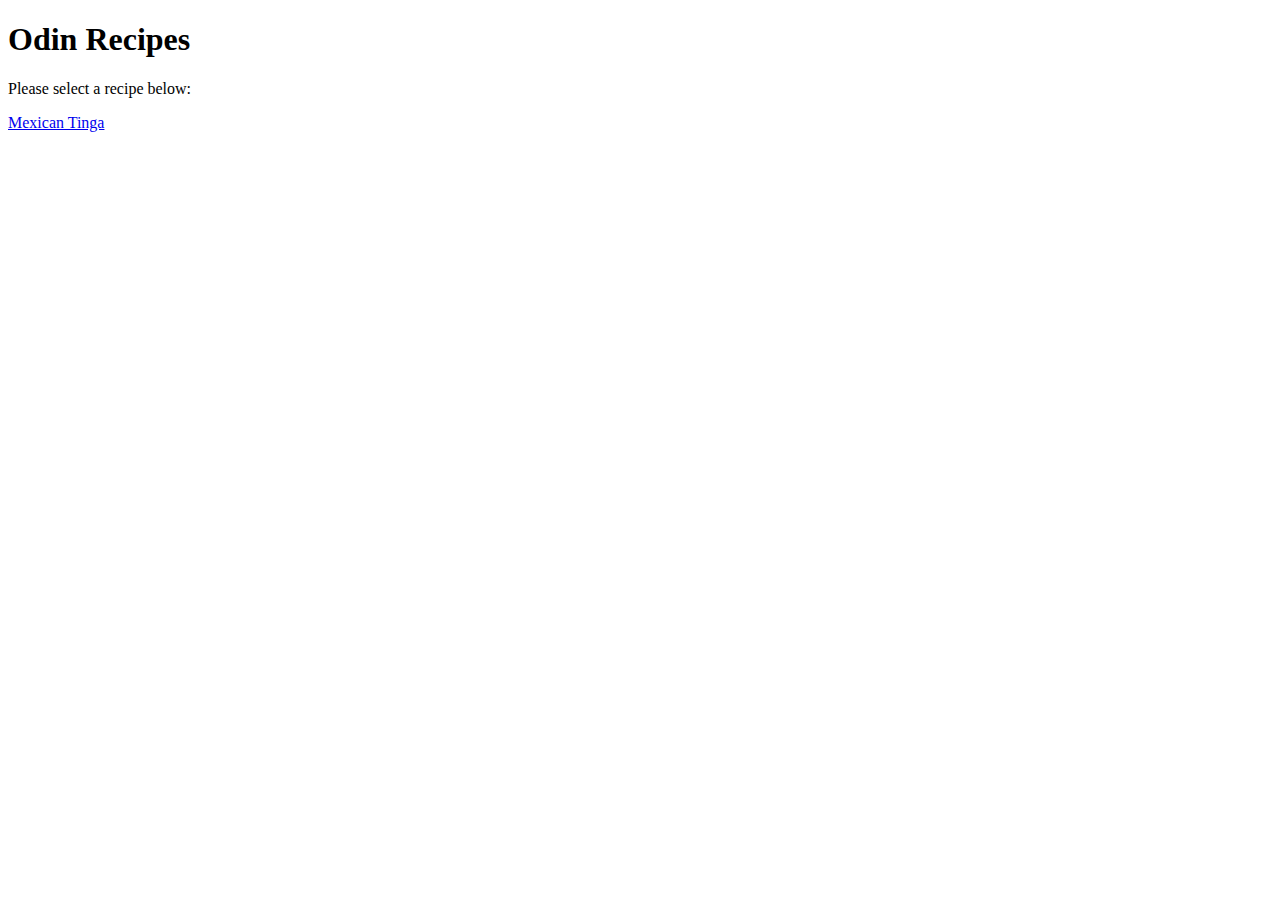
==== index.html @ 3bb88585 "Add new recipes to a new recipes folder and add link to index.html" ====
<!DOCTYPE html>
<html lang="en">
    <head>
        <meta charset="UTF-8">
        <title>Odin Recipes</title>
    </head>

    <body>
        <h1>Odin Recipes</h1>
        <p>Please select a recipe below:</p>
        <a href="recipes/mexican-tinga.html">Mexican Tinga</a>
    </body>

</html>
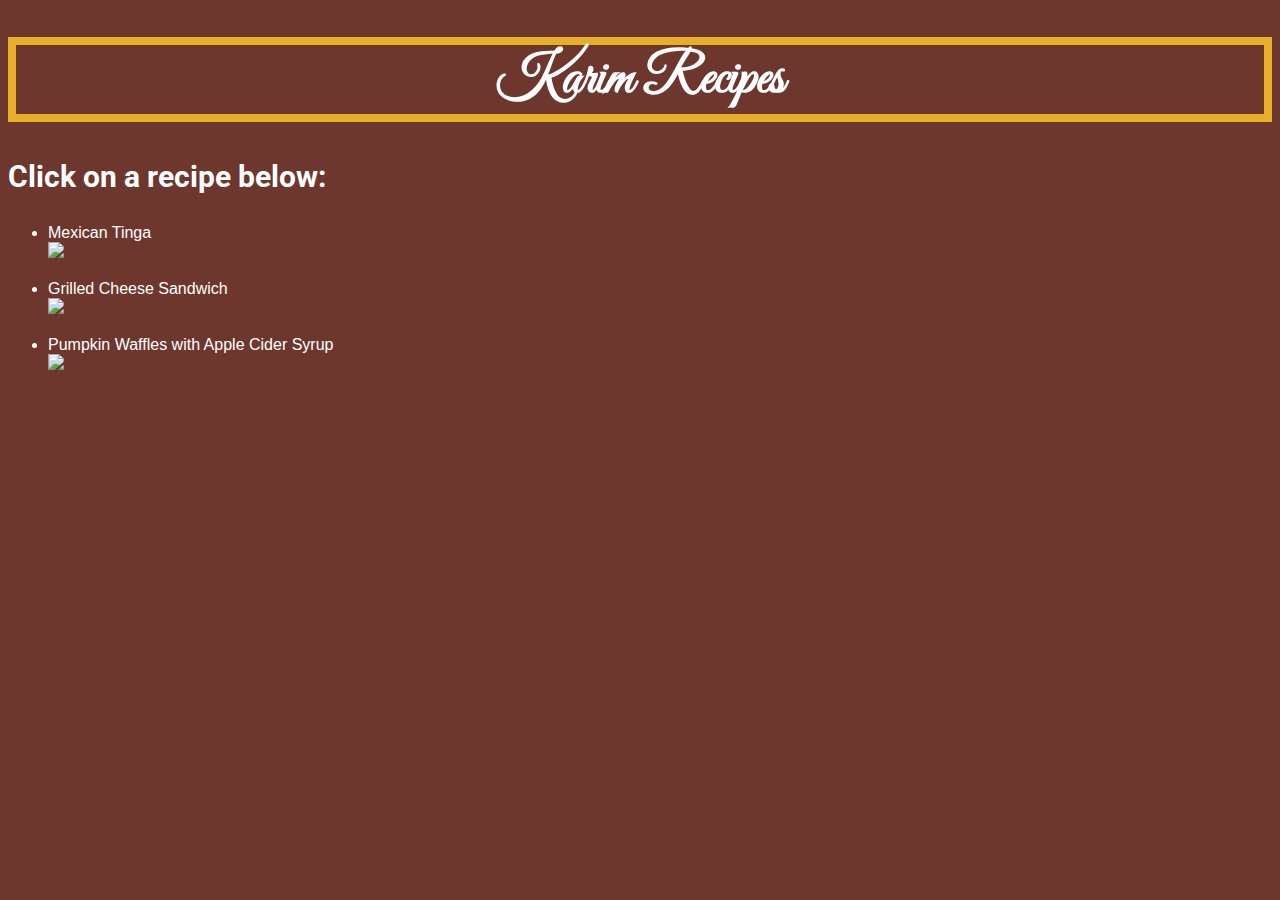
==== commit 90993eaf: "Manage image properties in style.css" ====
--- a/index.html
+++ b/index.html
@@ -1,14 +1,27 @@
 <!DOCTYPE html>
 <html lang="en">
-    <head>
-        <meta charset="UTF-8">
-        <title>Odin Recipes</title>
-    </head>
+  <head>
+    <meta charset="UTF-8">
+    <title>Karim Recipes</title>
+    <link rel="stylesheet" href="style.css">
+  </head>
 
-    <body>
-        <h1>Odin Recipes</h1>
-        <p>Please select a recipe below:</p>
-        <a href="recipes/mexican-tinga.html">Mexican Tinga</a>
-    </body>
+  <body>
+    <h1>Karim Recipes</h1>
+    <p><strong>Click on a recipe below:</strong></p>
+    <ul class="recipes">
+      <li>
+        <a href="recipes/tinga.html">Mexican Tinga <br> <img src="imgs/tinga.jpg"></a>
+      </li>
+      <br>
+      <li class="sandwich">
+        <a href="recipes/sandwich.html">Grilled Cheese Sandwich <br> <img src="imgs/sandwich.jpg"></a>
+      </li>
+      <br>
+      <li>
+        <a href="recipes/waffles.html">Pumpkin Waffles with Apple Cider Syrup <br> <img src="imgs/waffles.jpg"></a>
+      </li>
+    </ul>
+  </body>
 
 </html>--- a/style.css
+++ b/style.css
@@ -0,0 +1,35 @@
+@import url('https://fonts.googleapis.com/css2?family=Great+Vibes&display=swap');
+@import url('https://fonts.googleapis.com/css2?family=Roboto:wght@700&display=swap');
+@import url('https://fonts.googleapis.com/css2?family=Pacifico&family=Yeseva+One&display=swap');
+
+
+* {
+  background-color: #6d372e;
+  color: white;
+}
+
+h1 {
+  font-size: 55px;
+  font-family: "Great Vibes";
+  /* text-decoration: underline; */
+  text-align: center;
+  border: 8px solid #e8ae2a;
+}
+
+p {
+  font-size: 30px;
+  font-family:"Roboto";
+}
+
+li {
+  font-family:Arial, Helvetica, sans-serif;
+}
+
+a {
+  text-decoration: none;
+}
+
+img {
+  width: "auto"; 
+  height: 100px;
+}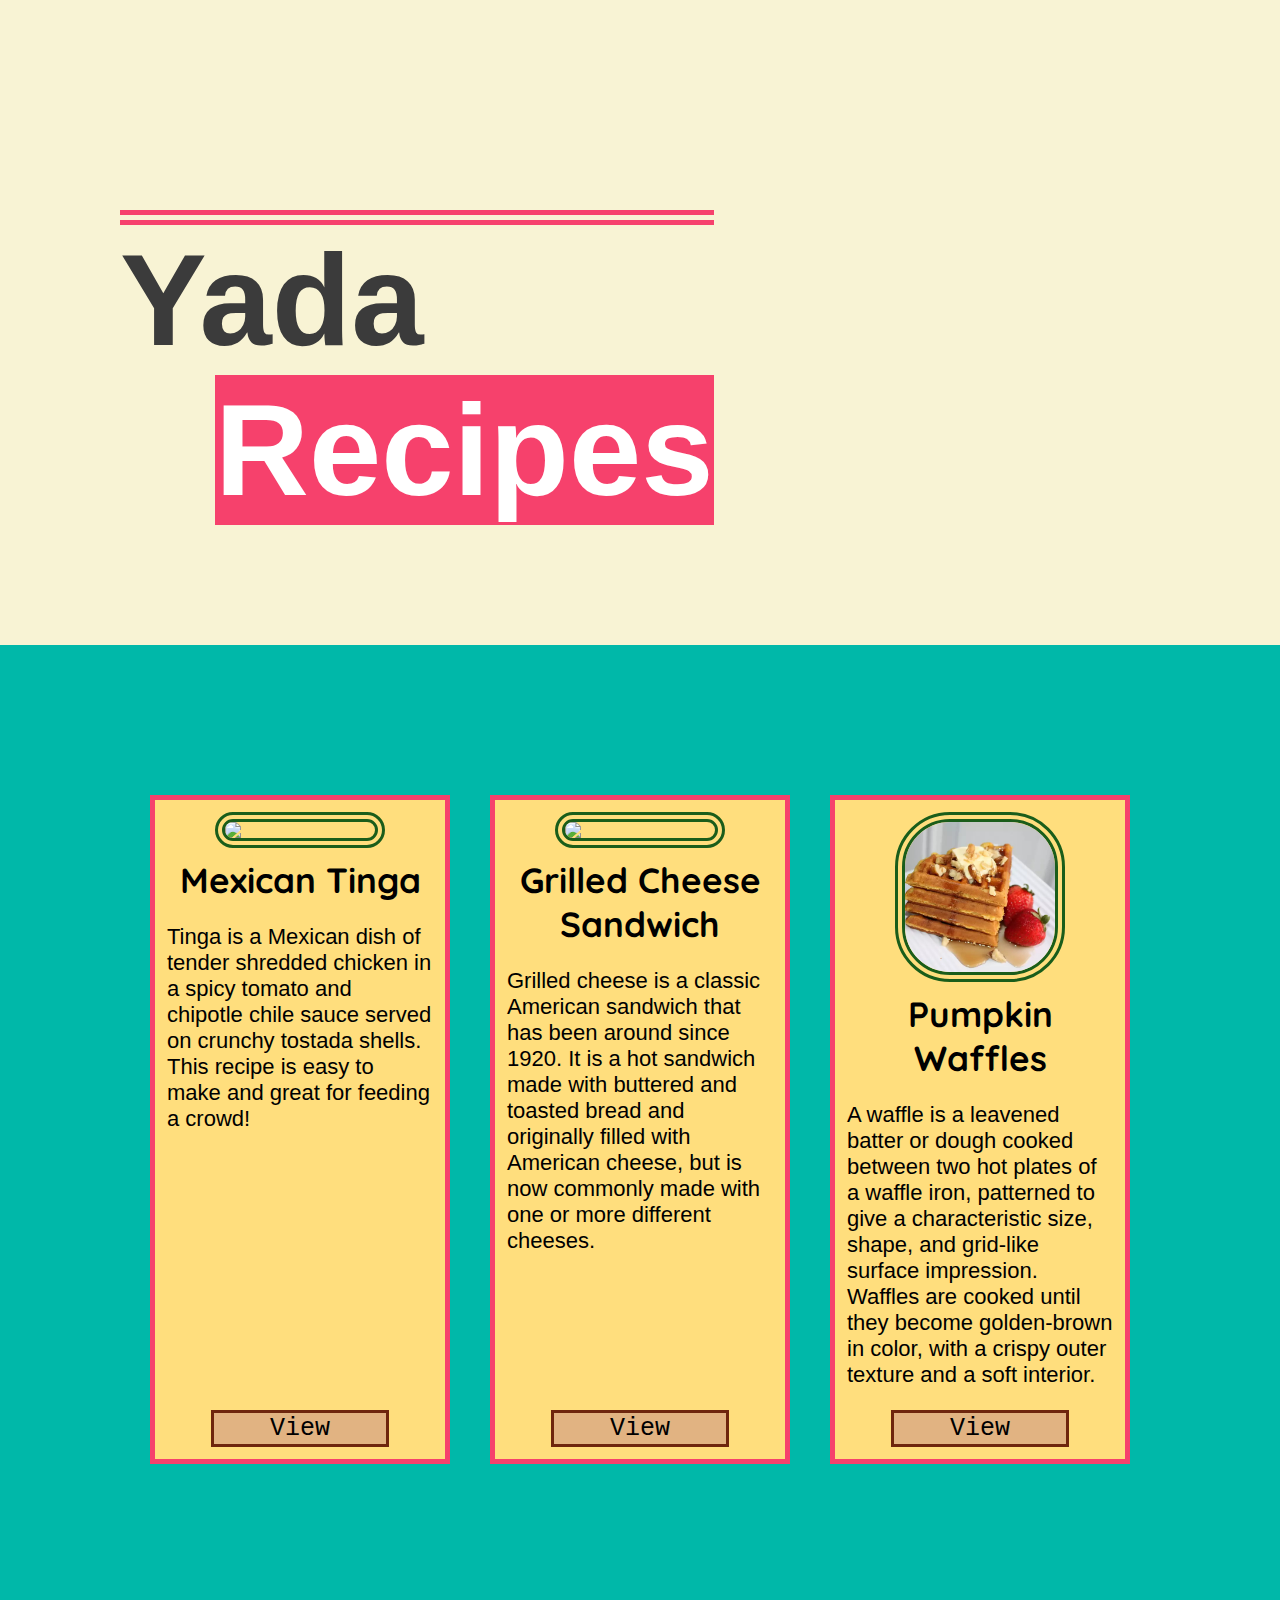
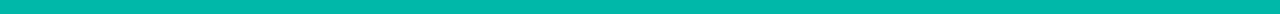
==== commit ef3b78b6: "Use flexbox instead of so many margins" ====
--- a/index.html
+++ b/index.html
@@ -1,27 +1,33 @@
 <!DOCTYPE html>
 <html lang="en">
   <head>
-    <meta charset="UTF-8">
-    <title>Karim Recipes</title>
-    <link rel="stylesheet" href="style.css">
+  <meta charset="UTF-8">
+  <title>Yada Recipes</title>
+  <link rel="icon" href="imgs/ya.ico">
+  <link rel="stylesheet" href="style.css">
   </head>
 
   <body>
-    <h1>Karim Recipes</h1>
-    <p><strong>Click on a recipe below:</strong></p>
+  <h1 class="title">Yada <div class="title-two">Recipes</div></h1>
+  <div class="recipes-card">
     <ul class="recipes">
       <li>
-        <a href="recipes/tinga.html">Mexican Tinga <br> <img src="imgs/tinga.jpg"></a>
+        <img src="imgs/tinga.jpg"><h3>Mexican Tinga</h3>
+        <p>Tinga is a Mexican dish of tender shredded chicken in a spicy tomato and chipotle chile sauce served on crunchy tostada shells. This recipe is easy to make and great for feeding a crowd!</p>
+        <button><a href="recipes/tinga.html">View</a></button>
       </li>
-      <br>
       <li class="sandwich">
-        <a href="recipes/sandwich.html">Grilled Cheese Sandwich <br> <img src="imgs/sandwich.jpg"></a>
+        <img src="imgs/sandwich.jpg"><h3>Grilled Cheese Sandwich</h3>
+        <p>Grilled cheese is a classic American sandwich that has been around since 1920. It is a hot sandwich made with buttered and toasted bread and originally filled with American cheese, but is now commonly made with one or more different cheeses.</p>
+        <button><a href="recipes/sandwich.html">View</a></button>
       </li>
-      <br>
       <li>
-        <a href="recipes/waffles.html">Pumpkin Waffles with Apple Cider Syrup <br> <img src="imgs/waffles.jpg"></a>
+        <img src="imgs/waffles.jpg"><h3>Pumpkin Waffles</h3>
+        <p>A waffle is a leavened batter or dough cooked between two hot plates of a waffle iron, patterned to give a characteristic size, shape, and grid-like surface impression. Waffles are cooked until they become golden-brown in color, with a crispy outer texture and a soft interior.</p>
+        <button><a href="recipes/waffles.html">View</a></button>
       </li>
     </ul>
+  </div>
   </body>
 
 </html>--- a/style.css
+++ b/style.css
@@ -1,35 +1,82 @@
-@import url('https://fonts.googleapis.com/css2?family=Great+Vibes&display=swap');
-@import url('https://fonts.googleapis.com/css2?family=Roboto:wght@700&display=swap');
-@import url('https://fonts.googleapis.com/css2?family=Pacifico&family=Yeseva+One&display=swap');
+@import url('https://fonts.googleapis.com/css2?family=Carter+One&family=Yeseva+One&display=swap');
+@import url('https://fonts.googleapis.com/css2?family=Carter+One&family=Quicksand:wght@500;700&display=swap');
 
-
-* {
-  background-color: #6d372e;
-  color: white;
+body {
+  background-color: #F8F3D4;
+  margin: 0;
 }
 
-h1 {
-  font-size: 55px;
-  font-family: "Great Vibes";
-  /* text-decoration: underline; */
+.title {
+  font-size: 130px;
+  margin: 210px 0 0 120px;
+  border-top: #F6416C 15px double;
+  display: inline-block;
+  font-family: Arial, sans-serif;
+  color: #3B3B3B;
+}
+
+.title-two {
+  margin-left: 95px;
+  color: white;
+  background-color: #F6416C;
+}
+
+.recipes-card ul{
+  margin: 120px 0 0;
+  padding: 150px;
+  background-color: #00B8A9;
+  display: flex;
+  justify-content: center;
+  gap: 40px;
+}
+
+ul.recipes li{
+  flex: 1;
+  border: solid 5px #F6416C;
+  background-color: #FFDE7D;
+  padding: 12px;
+  width: 300px;
+  list-style: none;
+  display: flex;
+  flex-direction: column;
+  align-items: center;
+}
+
+img {
+  width: 150px;
+  height: auto;
+  border: #1A5D1A 10px double;
+  border-radius: 55px;
+  flex: 0 1 auto;
+}
+
+a {
+  color: black;
+  text-decoration: none;
+  padding: 50px;
+}
+
+h3 {
   text-align: center;
-  border: 8px solid #e8ae2a;
+  font-family: "Quicksand";
+  font-size: 35px;
+  margin: 10px 0 0;
 }
 
 p {
-  font-size: 30px;
-  font-family:"Roboto";
+  font-family: sans-serif;
+  font-size: 22px;
 }
 
-li {
-  font-family:Arial, Helvetica, sans-serif;
+button {
+  font-size: 25px;
+  border: #6E260E 3px solid;
+  font-family: 'Courier New', Courier, monospace;
+  background-color: #e1b382;
+  margin-top: auto;
 }
 
-a {
-  text-decoration: none;
+button:hover {
+  font-size: 25px;
+  border-width: 5px;
 }
-
-img {
-  width: "auto"; 
-  height: 100px;
-}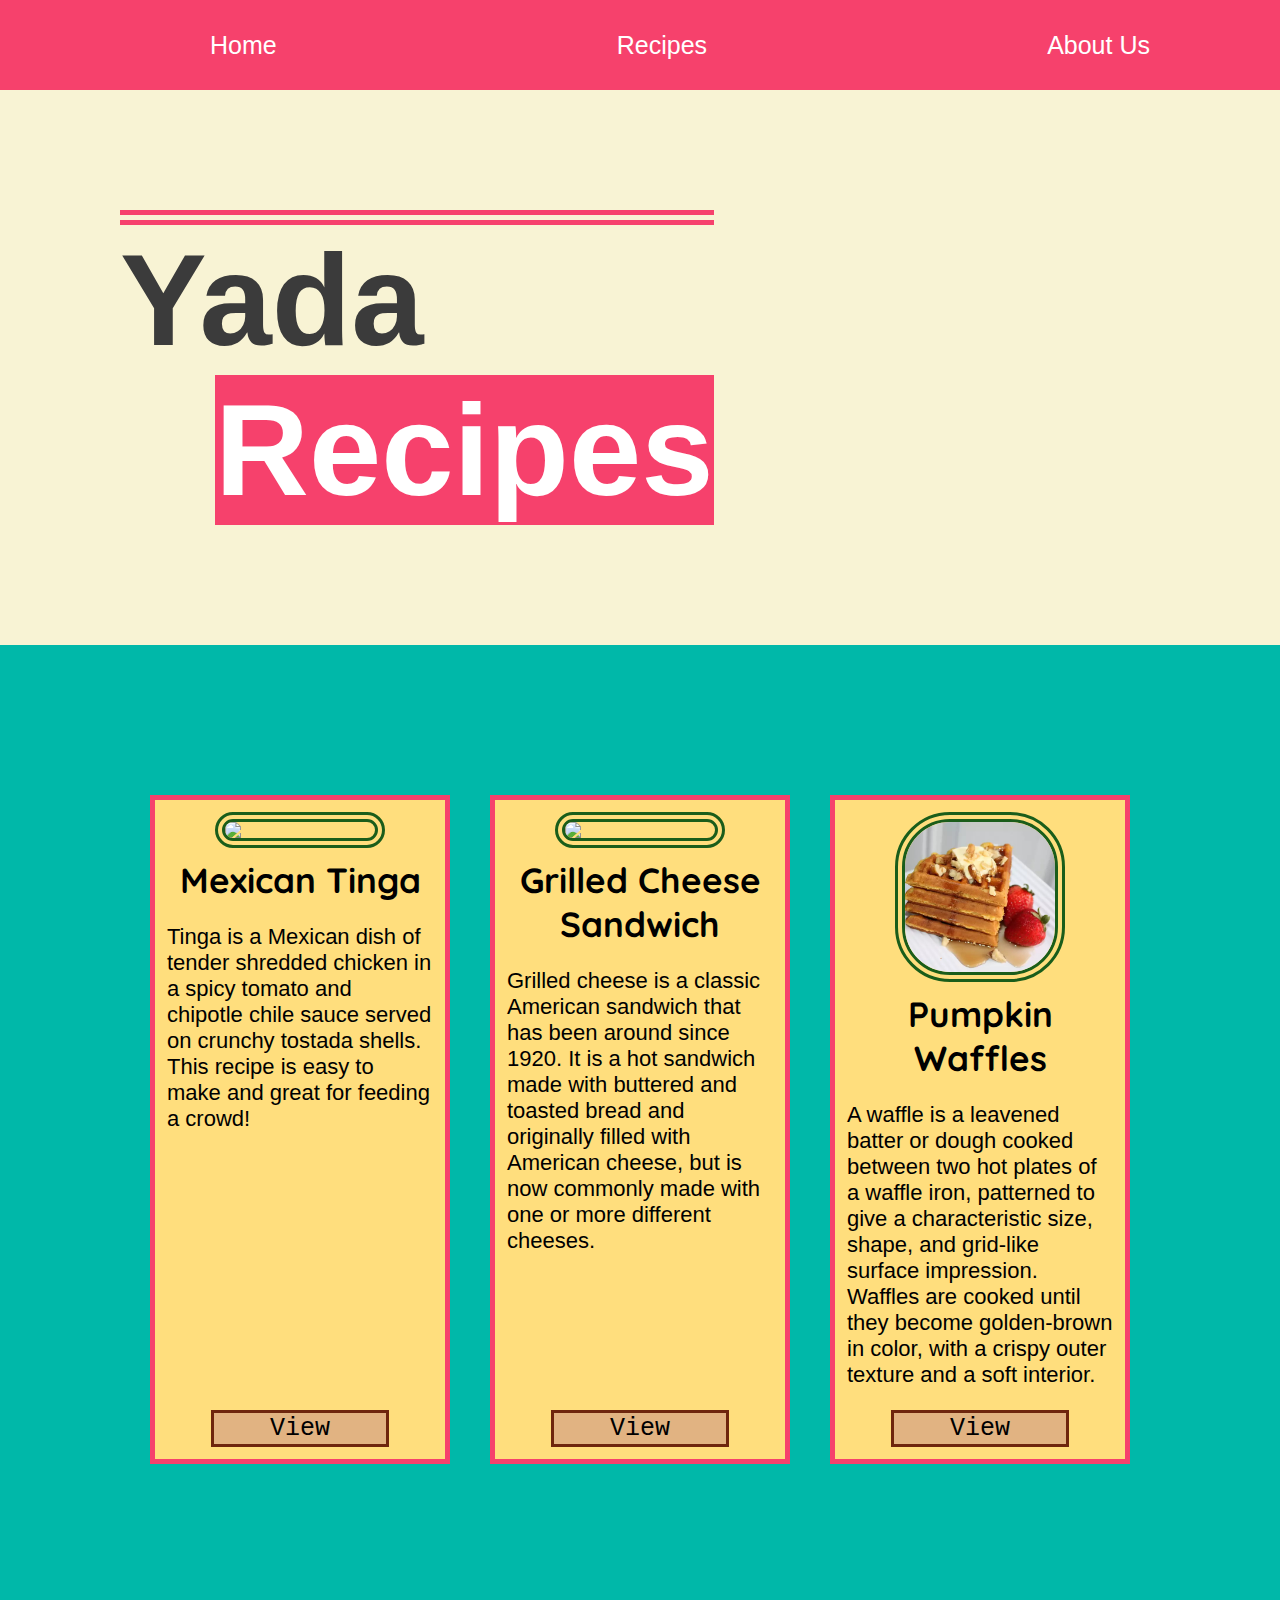
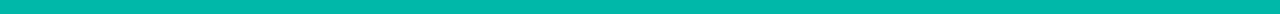
==== commit 248c0065: "Add a navbar to homepage in style.css" ====
--- a/index.html
+++ b/index.html
@@ -8,9 +8,15 @@
   </head>
 
   <body>
+  <div id="home"></div>
+  <ul id="nav">
+    <li><a href="#home">Home</a></li>
+    <li><a href="#recipes">Recipes</a></li>
+    <li><a href="#about-us">About Us</a></li>
+  </ul>
   <h1 class="title">Yada <div class="title-two">Recipes</div></h1>
   <div class="recipes-card">
-    <ul class="recipes">
+    <ul class="recipes" id="recipes">
       <li>
         <img src="imgs/tinga.jpg"><h3>Mexican Tinga</h3>
         <p>Tinga is a Mexican dish of tender shredded chicken in a spicy tomato and chipotle chile sauce served on crunchy tostada shells. This recipe is easy to make and great for feeding a crowd!</p>
--- a/style.css
+++ b/style.css
@@ -42,7 +42,38 @@
   align-items: center;
 }
 
-img {
+ul#nav {
+  margin: 0;
+  position: fixed;
+  width: 100%;
+  height: 10%;
+  display: flex;
+  align-items: center;
+  background-color: #F6416C;
+  justify-content: space-around;
+}
+
+ul#nav li {
+  list-style-type: none;
+}
+
+ul#nav a {
+  color: white;
+  font-family: Arial, Helvetica, sans-serif;
+  font-size: 25px;
+  padding: 0;
+}
+
+ul#nav a:hover {
+  border-bottom: 7px solid #F8F3D4;
+}
+
+ul#nav img {
+  height: 70px;
+  width: auto;
+}
+
+.recipes-card img {
   width: 150px;
   height: auto;
   border: #1A5D1A 10px double;
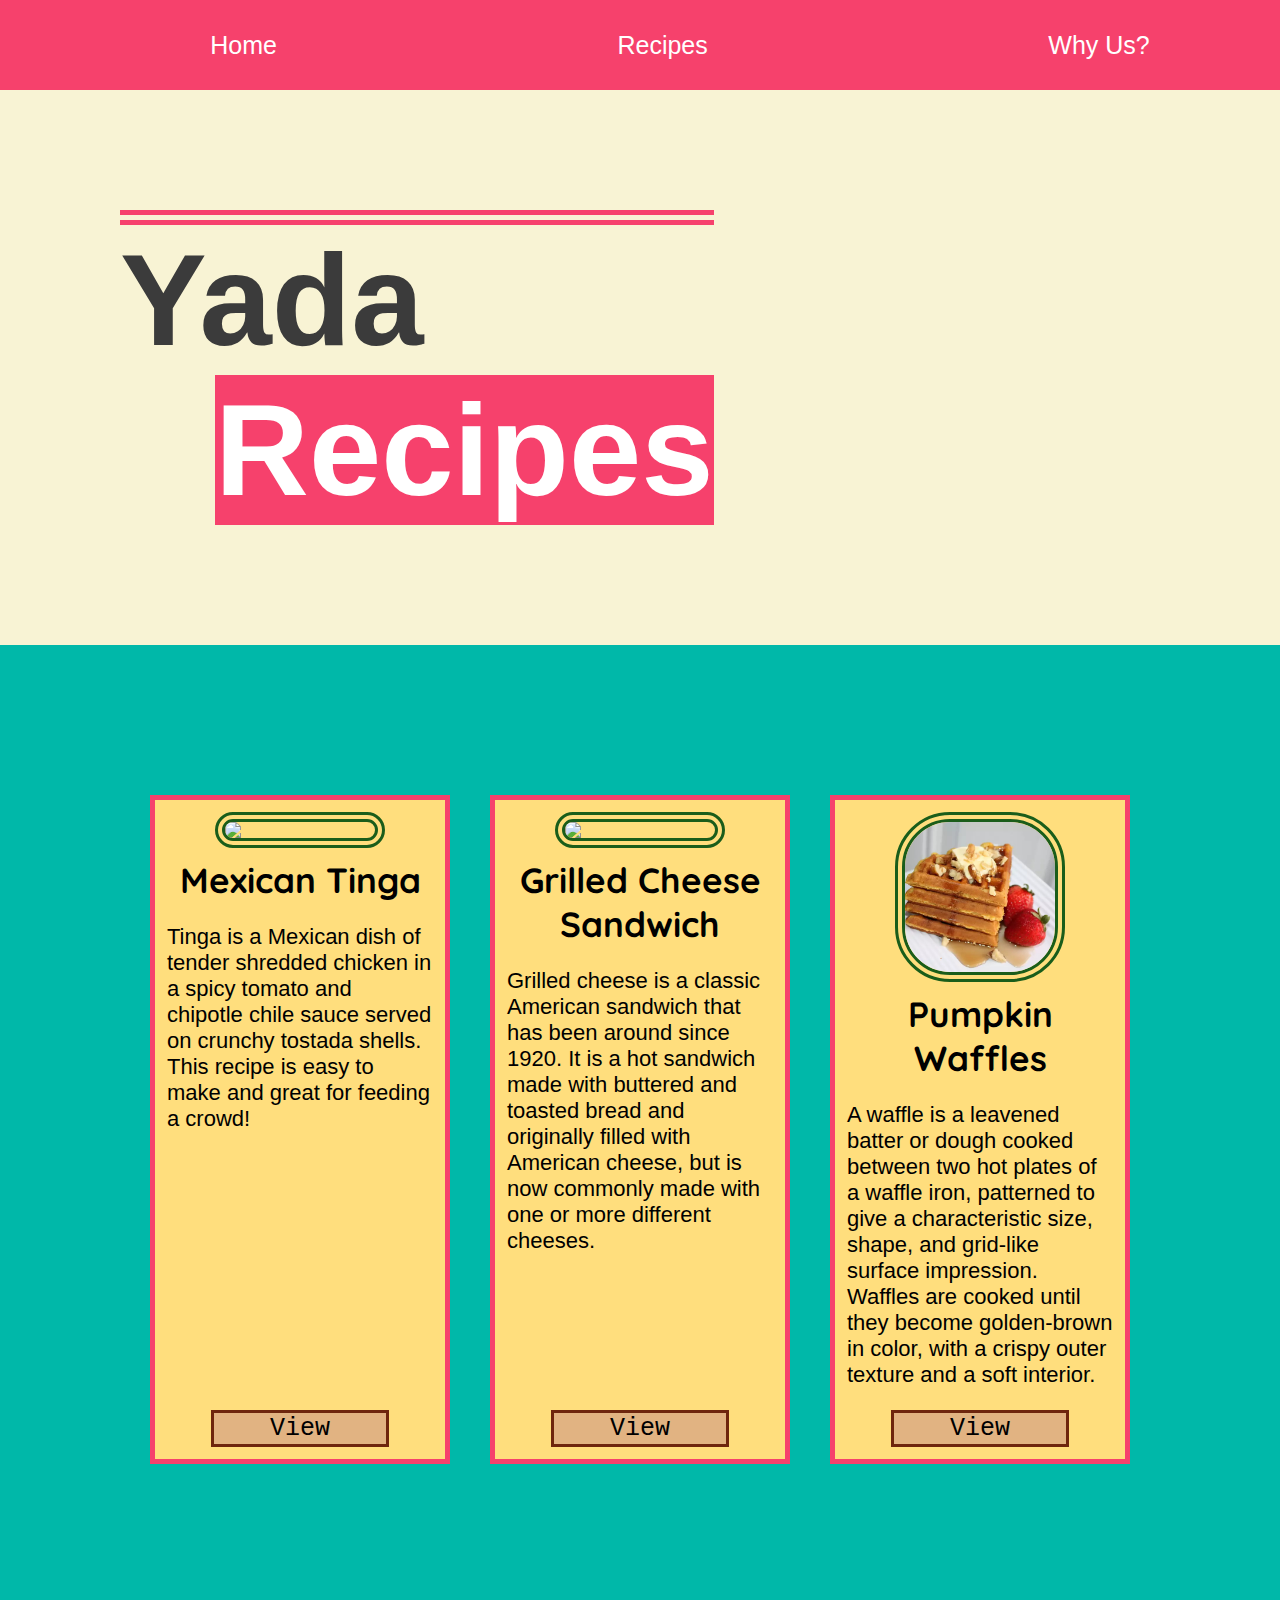
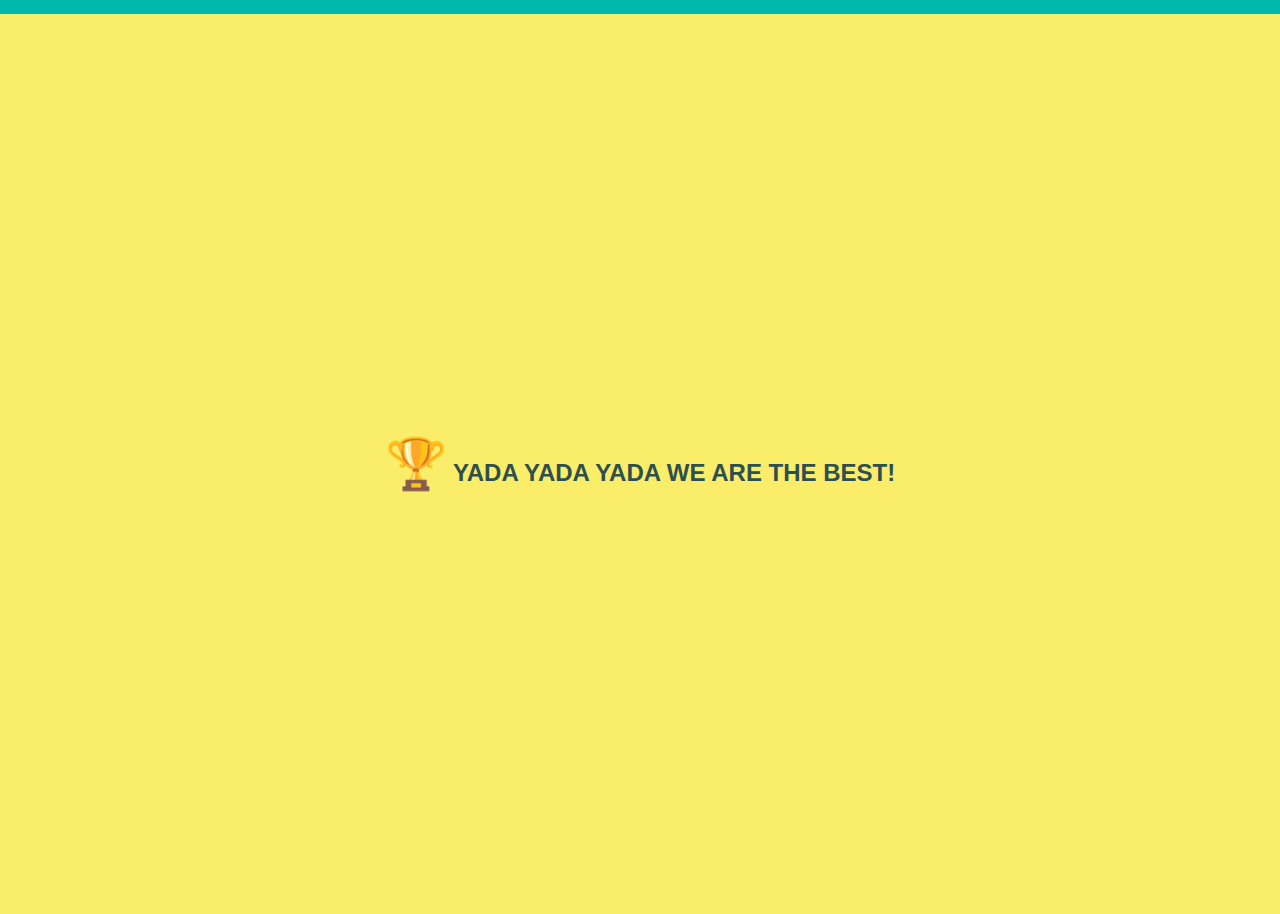
==== commit fb6316f4: "Add a why us section" ====
--- a/index.html
+++ b/index.html
@@ -12,7 +12,7 @@
   <ul id="nav">
     <li><a href="#home">Home</a></li>
     <li><a href="#recipes">Recipes</a></li>
-    <li><a href="#about-us">About Us</a></li>
+    <li><a href="#why-us">Why Us?</a></li>
   </ul>
   <h1 class="title">Yada <div class="title-two">Recipes</div></h1>
   <div class="recipes-card">
@@ -34,6 +34,9 @@
       </li>
     </ul>
   </div>
+  <div class="why-us" id="why-us">
+    <h2><span class="trophy">🏆</span> YADA YADA YADA WE ARE THE BEST!</h2>
+  </div>
   </body>
 
 </html>--- a/style.css
+++ b/style.css
@@ -111,3 +111,20 @@
   font-size: 25px;
   border-width: 5px;
 }
+
+div.why-us {
+  display: flex;
+  justify-content: center;
+  align-items: center;
+  min-height: 100vh;
+  background-color: #F9ED69;
+}
+
+div.why-us h2 {
+  font-family: Arial, Helvetica, sans-serif;
+  color: darkslategray;
+}
+
+.trophy {
+  font-size: 50px;
+}
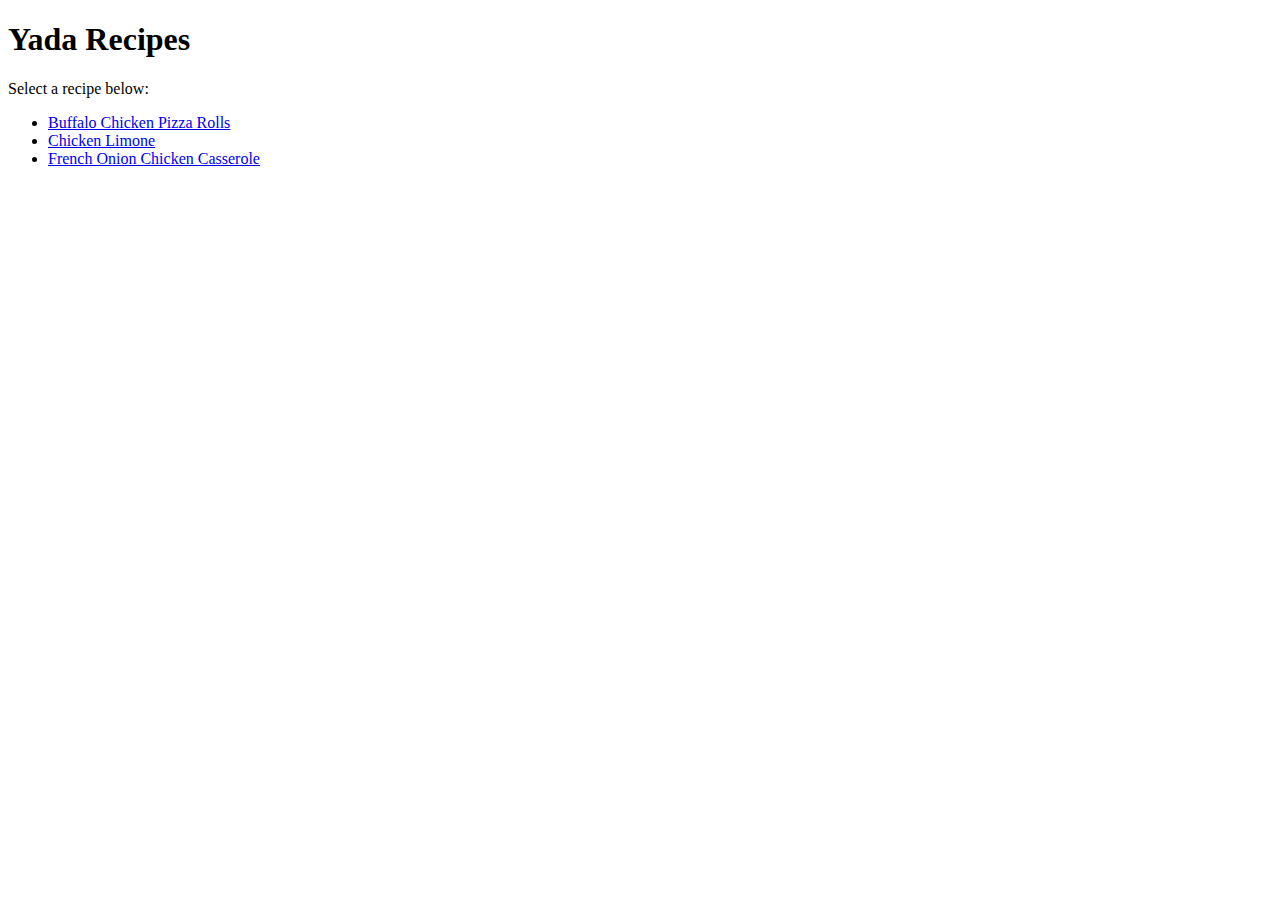
==== commit bb1e0b24: "Create homepage for recipes" ====
--- a/index.html
+++ b/index.html
@@ -1,42 +1,19 @@
-<!DOCTYPE html>
+<!doctype html>
 <html lang="en">
   <head>
-  <meta charset="UTF-8">
-  <title>Yada Recipes</title>
-  <link rel="icon" href="imgs/ya.ico">
-  <link rel="stylesheet" href="style.css">
+    <meta charset="UTF-8" />
+    <meta name="viewport" content="width=device-width, initial-scale=1" />
+    <title>Yada Recipes</title>
   </head>
-
   <body>
-  <div id="home"></div>
-  <ul id="nav">
-    <li><a href="#home">Home</a></li>
-    <li><a href="#recipes">Recipes</a></li>
-    <li><a href="#why-us">Why Us?</a></li>
-  </ul>
-  <h1 class="title">Yada <div class="title-two">Recipes</div></h1>
-  <div class="recipes-card">
-    <ul class="recipes" id="recipes">
+    <h1>Yada Recipes</h1>
+    <p>Select a recipe below:</p>
+    <ul>
       <li>
-        <img src="imgs/tinga.jpg"><h3>Mexican Tinga</h3>
-        <p>Tinga is a Mexican dish of tender shredded chicken in a spicy tomato and chipotle chile sauce served on crunchy tostada shells. This recipe is easy to make and great for feeding a crowd!</p>
-        <button><a href="recipes/tinga.html">View</a></button>
+        <a href="./recipes/pizza-roll.html">Buffalo Chicken Pizza Rolls</a>
       </li>
-      <li class="sandwich">
-        <img src="imgs/sandwich.jpg"><h3>Grilled Cheese Sandwich</h3>
-        <p>Grilled cheese is a classic American sandwich that has been around since 1920. It is a hot sandwich made with buttered and toasted bread and originally filled with American cheese, but is now commonly made with one or more different cheeses.</p>
-        <button><a href="recipes/sandwich.html">View</a></button>
-      </li>
-      <li>
-        <img src="imgs/waffles.jpg"><h3>Pumpkin Waffles</h3>
-        <p>A waffle is a leavened batter or dough cooked between two hot plates of a waffle iron, patterned to give a characteristic size, shape, and grid-like surface impression. Waffles are cooked until they become golden-brown in color, with a crispy outer texture and a soft interior.</p>
-        <button><a href="recipes/waffles.html">View</a></button>
-      </li>
+      <li><a href="./recipes/limone.html">Chicken Limone</li>
+      <li><a href="./recipes/casserole.html">French Onion Chicken Casserole</li>
     </ul>
-  </div>
-  <div class="why-us" id="why-us">
-    <h2><span class="trophy">🏆</span> YADA YADA YADA WE ARE THE BEST!</h2>
-  </div>
   </body>
-
-</html>+</html>
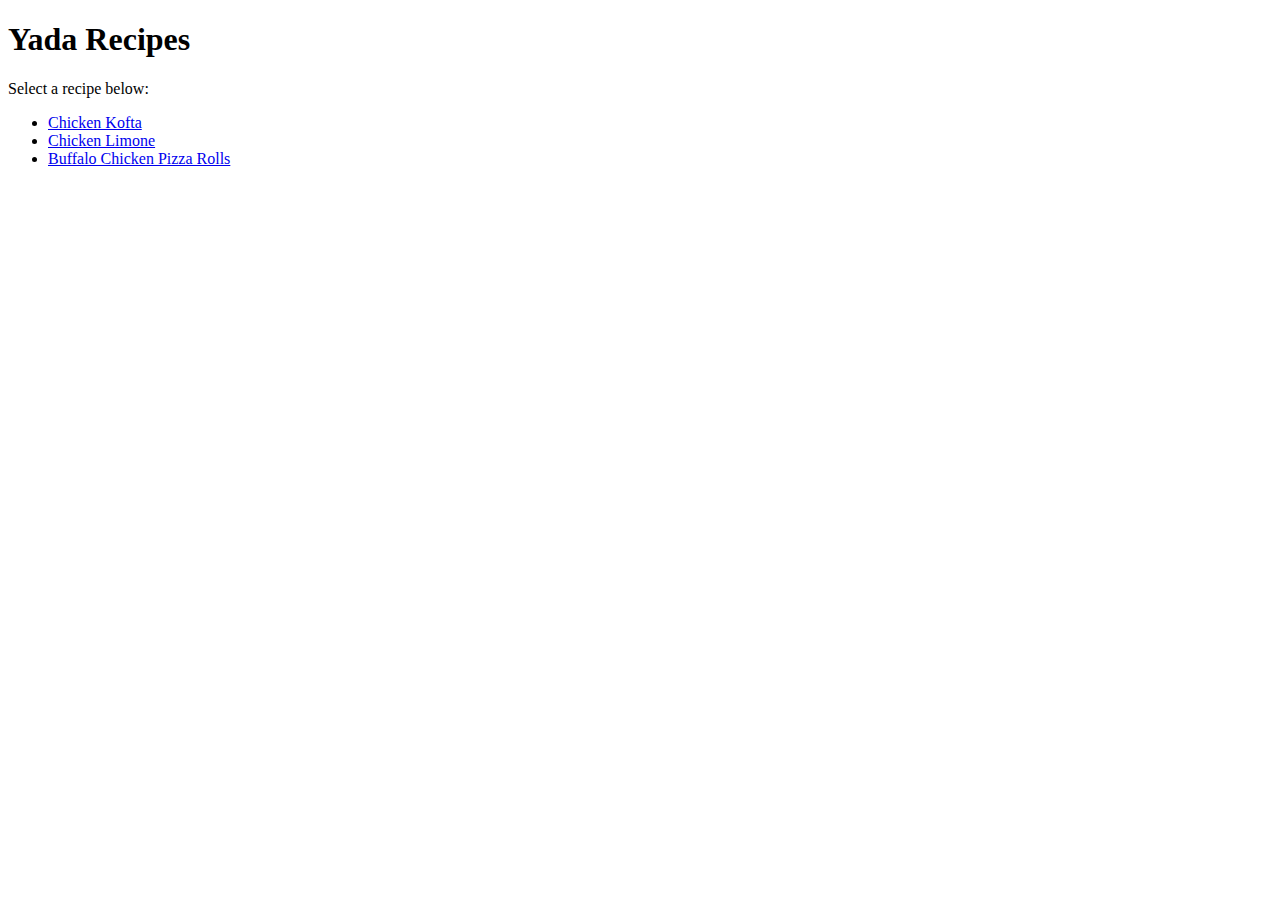
==== commit 5fc27cf1: "Replace recipe with kofta, change list order" ====
--- a/index.html
+++ b/index.html
@@ -9,11 +9,11 @@
     <h1>Yada Recipes</h1>
     <p>Select a recipe below:</p>
     <ul>
+      <li><a href="./recipes/kofta.html">Chicken Kofta</li>
+      <li><a href="./recipes/limone.html">Chicken Limone</li>
       <li>
         <a href="./recipes/pizza-roll.html">Buffalo Chicken Pizza Rolls</a>
       </li>
-      <li><a href="./recipes/limone.html">Chicken Limone</li>
-      <li><a href="./recipes/casserole.html">French Onion Chicken Casserole</li>
     </ul>
   </body>
 </html>
